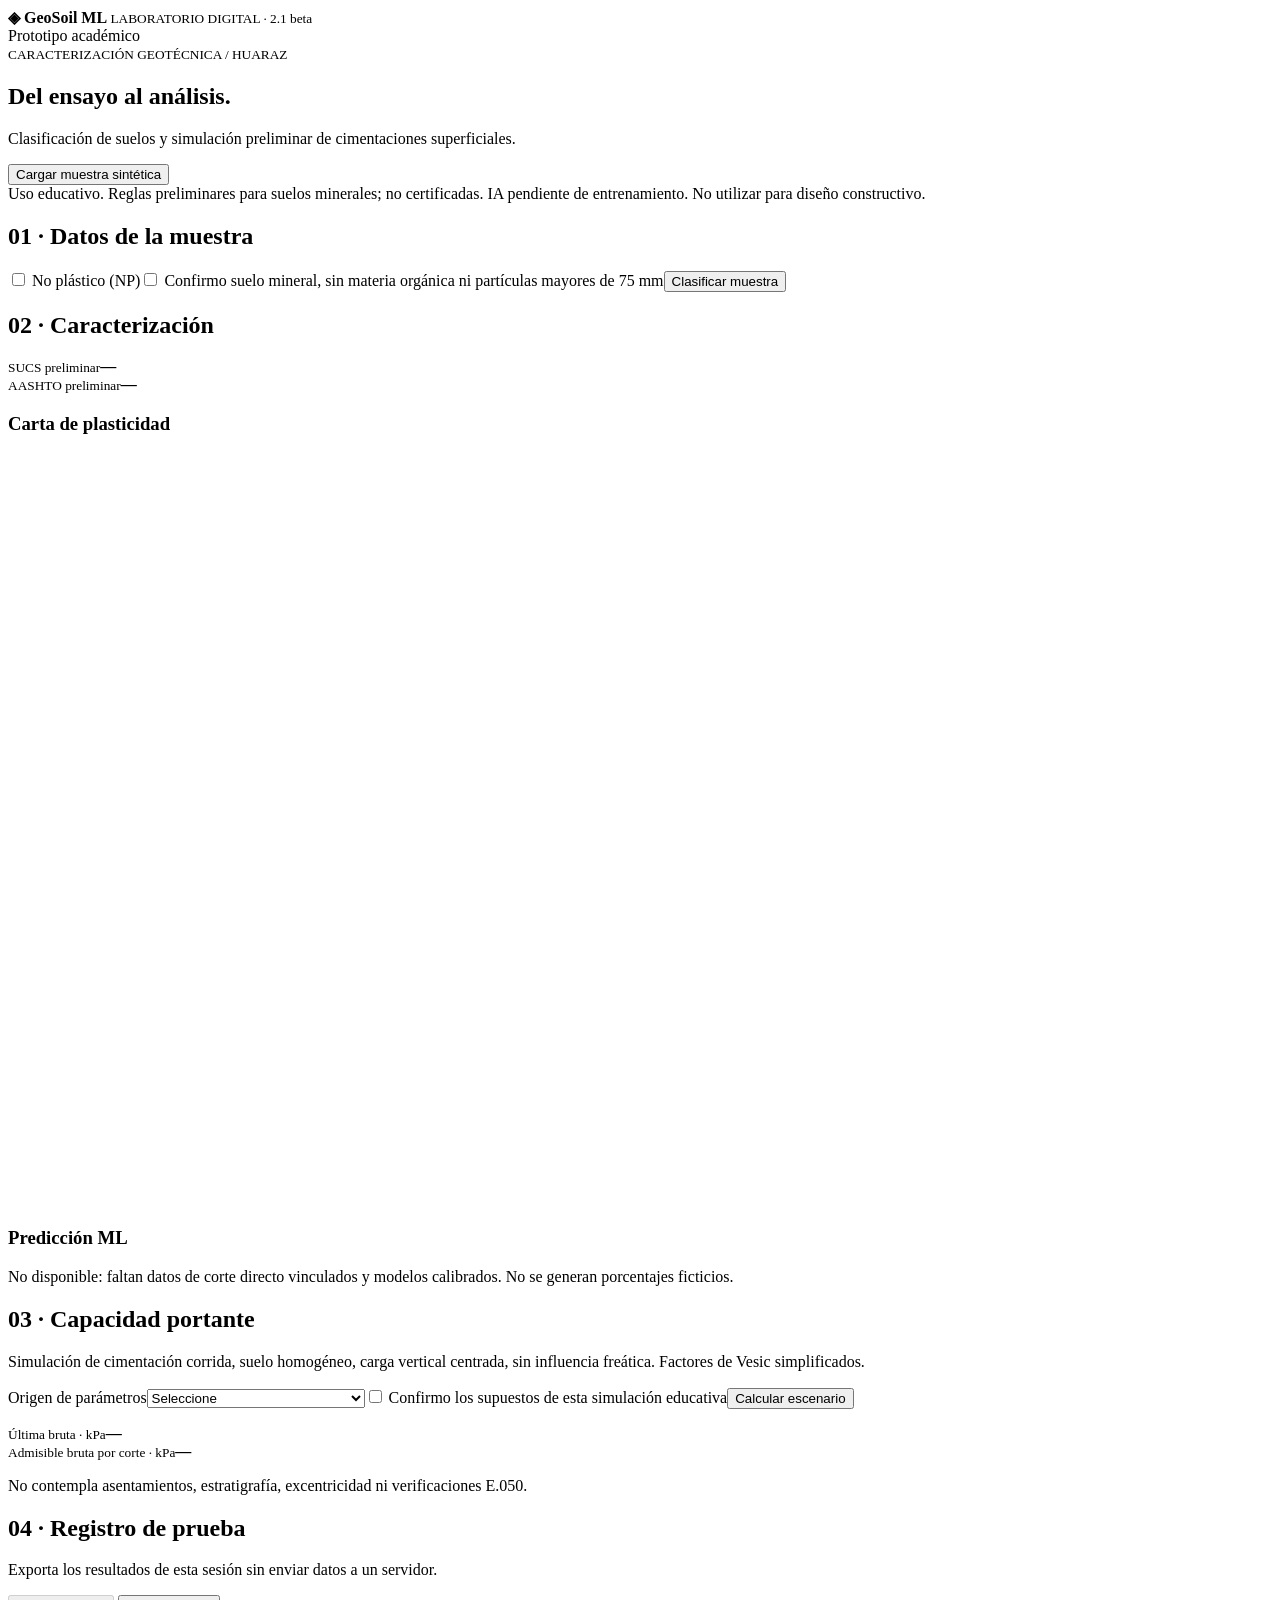
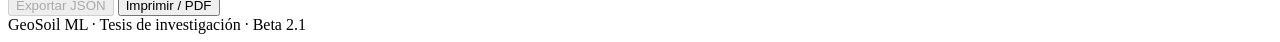
==== index.html @ 7bd6c3dc "Añadir index.html" ====
<!doctype html><html lang="es"><meta charset="utf-8"><meta name="viewport" content="width=device-width,initial-scale=1"><title>GeoSoil ML | Laboratorio digital</title><link rel="stylesheet" href="style.css"><body><header><div><b>◈ GeoSoil ML</b><small> LABORATORIO DIGITAL · 2.1 beta</small></div><span>Prototipo académico</span></header><main><section class="hero"><small>CARACTERIZACIÓN GEOTÉCNICA / HUARAZ</small><h1>Del ensayo al análisis.</h1><p>Clasificación de suelos y simulación preliminar de cimentaciones superficiales.</p><button id="example">Cargar muestra sintética</button></section><aside>Uso educativo. Reglas preliminares para suelos minerales; no certificadas. IA pendiente de entrenamiento. No utilizar para diseño constructivo.</aside><div class="layout"><section class="panel"><h2>01 · Datos de la muestra</h2><form id="soil"><div class="fields" id="inputs"></div><label class="check"><input type="checkbox" id="np"> No plástico (NP)</label><label class="check"><input type="checkbox" id="mineral" required> Confirmo suelo mineral, sin materia orgánica ni partículas mayores de 75 mm</label><button>Clasificar muestra</button></form><p id="error" role="alert"></p></section><section class="panel"><h2>02 · Caracterización</h2><div class="cards"><article><small>SUCS preliminar</small><strong id="sucs">—</strong></article><article><small>AASHTO preliminar</small><strong id="aashto">—</strong></article></div><div id="composition"></div><p id="details"></p><h3>Carta de plasticidad</h3><svg id="chart" viewBox="0 0 320 190" role="img" aria-label="Carta de plasticidad simplificada"></svg><h3>Predicción ML</h3><p class="muted">No disponible: faltan datos de corte directo vinculados y modelos calibrados. No se generan porcentajes ficticios.</p></section></div><section class="panel"><h2>03 · Capacidad portante</h2><p>Simulación de cimentación corrida, suelo homogéneo, carga vertical centrada, sin influencia freática. Factores de Vesic simplificados.</p><form id="foundation"><div class="fields" id="foundationInputs"></div><label>Origen de parámetros<select id="source"><option value="">Seleccione</option><option>Ensayo medido (ingreso manual)</option><option>Escenario hipotético</option></select></label><label class="check"><input type="checkbox" id="assumptions" required> Confirmo los supuestos de esta simulación educativa</label><button>Calcular escenario</button></form><p id="berror" role="alert"></p><div class="cards"><article><small>Última bruta · kPa</small><strong id="qu">—</strong></article><article><small>Admisible bruta por corte · kPa</small><strong id="qa">—</strong></article></div><p id="factors"></p><p class="muted">No contempla asentamientos, estratigrafía, excentricidad ni verificaciones E.050.</p></section><section class="panel"><h2>04 · Registro de prueba</h2><p>Exporta los resultados de esta sesión sin enviar datos a un servidor.</p><button id="export" disabled>Exportar JSON</button> <button id="print" class="secondary">Imprimir / PDF</button></section></main><footer>GeoSoil ML · Tesis de investigación · Beta 2.1</footer><script type="module" src="app.mjs"></script></body></html>
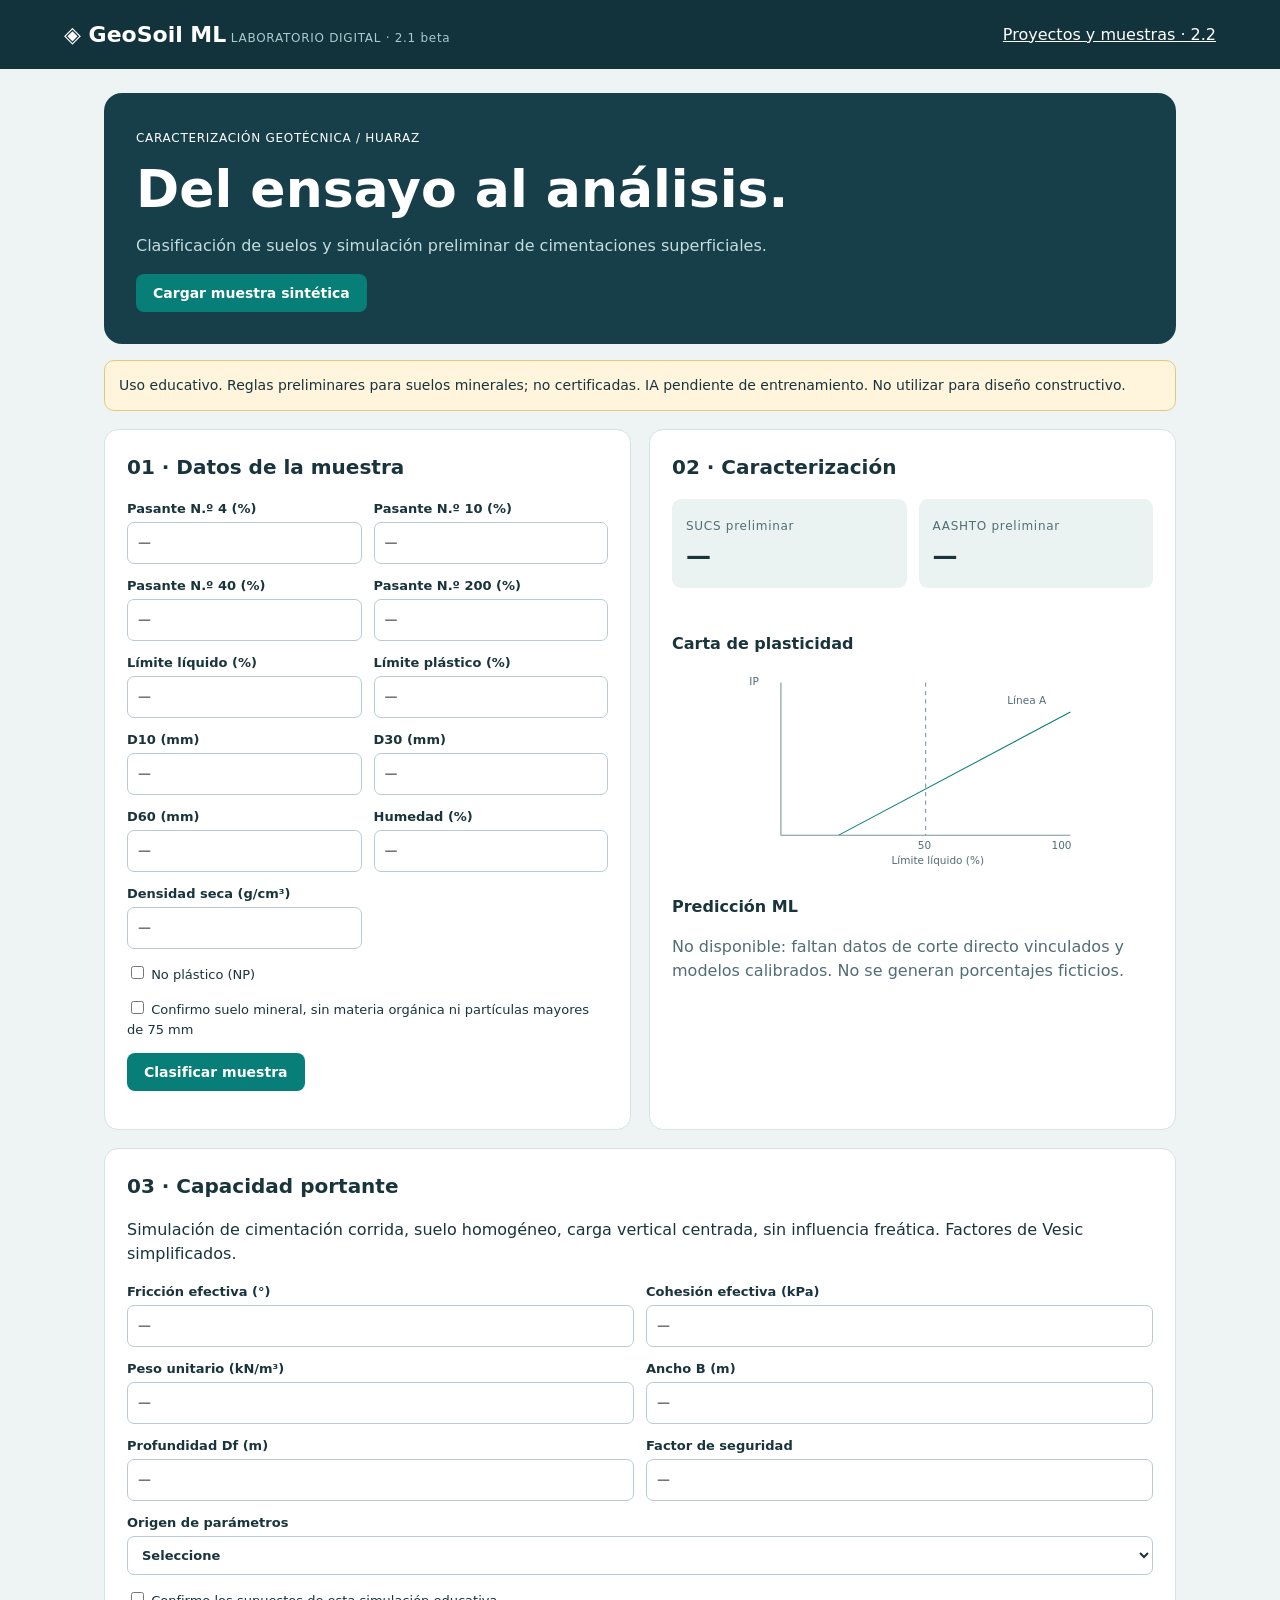
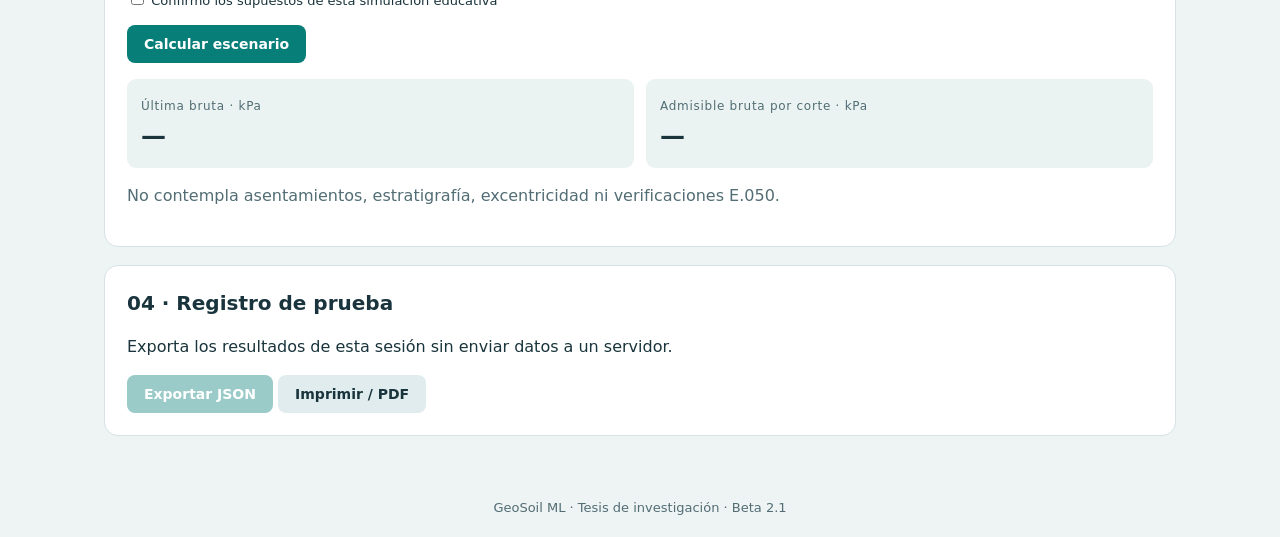
==== commit a658c487: "Integrar navegación hacia laboratorio virtual" ====
--- a/index.html
+++ b/index.html
@@ -1 +1 @@
-<!doctype html><html lang="es"><meta charset="utf-8"><meta name="viewport" content="width=device-width,initial-scale=1"><title>GeoSoil ML | Laboratorio digital</title><link rel="stylesheet" href="style.css"><body><header><div><b>◈ GeoSoil ML</b><small> LABORATORIO DIGITAL · 2.1 beta</small></div><span>Prototipo académico</span></header><main><section class="hero"><small>CARACTERIZACIÓN GEOTÉCNICA / HUARAZ</small><h1>Del ensayo al análisis.</h1><p>Clasificación de suelos y simulación preliminar de cimentaciones superficiales.</p><button id="example">Cargar muestra sintética</button></section><aside>Uso educativo. Reglas preliminares para suelos minerales; no certificadas. IA pendiente de entrenamiento. No utilizar para diseño constructivo.</aside><div class="layout"><section class="panel"><h2>01 · Datos de la muestra</h2><form id="soil"><div class="fields" id="inputs"></div><label class="check"><input type="checkbox" id="np"> No plástico (NP)</label><label class="check"><input type="checkbox" id="mineral" required> Confirmo suelo mineral, sin materia orgánica ni partículas mayores de 75 mm</label><button>Clasificar muestra</button></form><p id="error" role="alert"></p></section><section class="panel"><h2>02 · Caracterización</h2><div class="cards"><article><small>SUCS preliminar</small><strong id="sucs">—</strong></article><article><small>AASHTO preliminar</small><strong id="aashto">—</strong></article></div><div id="composition"></div><p id="details"></p><h3>Carta de plasticidad</h3><svg id="chart" viewBox="0 0 320 190" role="img" aria-label="Carta de plasticidad simplificada"></svg><h3>Predicción ML</h3><p class="muted">No disponible: faltan datos de corte directo vinculados y modelos calibrados. No se generan porcentajes ficticios.</p></section></div><section class="panel"><h2>03 · Capacidad portante</h2><p>Simulación de cimentación corrida, suelo homogéneo, carga vertical centrada, sin influencia freática. Factores de Vesic simplificados.</p><form id="foundation"><div class="fields" id="foundationInputs"></div><label>Origen de parámetros<select id="source"><option value="">Seleccione</option><option>Ensayo medido (ingreso manual)</option><option>Escenario hipotético</option></select></label><label class="check"><input type="checkbox" id="assumptions" required> Confirmo los supuestos de esta simulación educativa</label><button>Calcular escenario</button></form><p id="berror" role="alert"></p><div class="cards"><article><small>Última bruta · kPa</small><strong id="qu">—</strong></article><article><small>Admisible bruta por corte · kPa</small><strong id="qa">—</strong></article></div><p id="factors"></p><p class="muted">No contempla asentamientos, estratigrafía, excentricidad ni verificaciones E.050.</p></section><section class="panel"><h2>04 · Registro de prueba</h2><p>Exporta los resultados de esta sesión sin enviar datos a un servidor.</p><button id="export" disabled>Exportar JSON</button> <button id="print" class="secondary">Imprimir / PDF</button></section></main><footer>GeoSoil ML · Tesis de investigación · Beta 2.1</footer><script type="module" src="app.mjs"></script></body></html>+<!doctype html><html lang="es"><meta charset="utf-8"><meta name="viewport" content="width=device-width,initial-scale=1"><title>GeoSoil ML | Laboratorio digital</title><link rel="stylesheet" href="style.css"><body><header><div><b>◈ GeoSoil ML</b><small> LABORATORIO DIGITAL · 2.1 beta</small></div><a style="color:white" href="database.html">Proyectos y muestras · 2.2</a></header><main><section class="hero"><small>CARACTERIZACIÓN GEOTÉCNICA / HUARAZ</small><h1>Del ensayo al análisis.</h1><p>Clasificación de suelos y simulación preliminar de cimentaciones superficiales.</p><button id="example">Cargar muestra sintética</button></section><aside>Uso educativo. Reglas preliminares para suelos minerales; no certificadas. IA pendiente de entrenamiento. No utilizar para diseño constructivo.</aside><div class="layout"><section class="panel"><h2>01 · Datos de la muestra</h2><form id="soil"><div class="fields" id="inputs"></div><label class="check"><input type="checkbox" id="np"> No plástico (NP)</label><label class="check"><input type="checkbox" id="mineral" required> Confirmo suelo mineral, sin materia orgánica ni partículas mayores de 75 mm</label><button>Clasificar muestra</button></form><p id="error" role="alert"></p></section><section class="panel"><h2>02 · Caracterización</h2><div class="cards"><article><small>SUCS preliminar</small><strong id="sucs">—</strong></article><article><small>AASHTO preliminar</small><strong id="aashto">—</strong></article></div><div id="composition"></div><p id="details"></p><h3>Carta de plasticidad</h3><svg id="chart" viewBox="0 0 320 190" role="img" aria-label="Carta de plasticidad simplificada"></svg><h3>Predicción ML</h3><p class="muted">No disponible: faltan datos de corte directo vinculados y modelos calibrados. No se generan porcentajes ficticios.</p></section></div><section class="panel"><h2>03 · Capacidad portante</h2><p>Simulación de cimentación corrida, suelo homogéneo, carga vertical centrada, sin influencia freática. Factores de Vesic simplificados.</p><form id="foundation"><div class="fields" id="foundationInputs"></div><label>Origen de parámetros<select id="source"><option value="">Seleccione</option><option>Ensayo medido (ingreso manual)</option><option>Escenario hipotético</option></select></label><label class="check"><input type="checkbox" id="assumptions" required> Confirmo los supuestos de esta simulación educativa</label><button>Calcular escenario</button></form><p id="berror" role="alert"></p><div class="cards"><article><small>Última bruta · kPa</small><strong id="qu">—</strong></article><article><small>Admisible bruta por corte · kPa</small><strong id="qa">—</strong></article></div><p id="factors"></p><p class="muted">No contempla asentamientos, estratigrafía, excentricidad ni verificaciones E.050.</p></section><section class="panel"><h2>04 · Registro de prueba</h2><p>Exporta los resultados de esta sesión sin enviar datos a un servidor.</p><button id="export" disabled>Exportar JSON</button> <button id="print" class="secondary">Imprimir / PDF</button></section></main><footer>GeoSoil ML · Tesis de investigación · Beta 2.1</footer><script type="module" src="app.mjs"></script></body></html>
--- a/style.css
+++ b/style.css
@@ -0,0 +1 @@
+*{box-sizing:border-box}body{margin:0;background:#eef3f4;color:#19343c;font:16px/1.5 system-ui,sans-serif}header{background:#12333c;color:white;padding:18px max(5vw,20px);display:flex;justify-content:space-between;align-items:center;gap:12px}header b{font-size:22px}small{font-size:12px;letter-spacing:.06em}header small{color:#a9c9ce}header span{font-size:12px;border:1px solid #78959b;border-radius:20px;padding:5px 12px}main{max-width:1120px;margin:auto;padding:24px}.hero{background:#173f49;color:white;padding:32px;border-radius:18px;margin-bottom:16px}.hero h1{font-size:clamp(32px,5vw,52px);line-height:1.1;margin:12px 0}.hero p{color:#c4dce0}aside{background:#fff4dc;border:1px solid #e6c77e;padding:14px;border-radius:10px;margin-bottom:18px;font-size:14px}.layout{display:grid;grid-template-columns:1fr 1fr;gap:18px}.panel{background:white;border:1px solid #d6e2e4;border-radius:14px;padding:22px;margin-bottom:18px}h2{font-size:20px;margin-top:0}h3{font-size:16px}.fields,.cards{display:grid;grid-template-columns:repeat(2,minmax(0,1fr));gap:12px;margin:12px 0}label{display:block;font-size:13px;font-weight:600}input:not([type=checkbox]),select{width:100%;padding:10px;border:1px solid #b9cbd0;border-radius:7px;font:inherit;margin-top:4px;background:white;color:#19343c}.check{margin:14px 0;font-weight:400}button{background:#087e79;color:white;border:0;border-radius:8px;padding:11px 17px;font:600 14px system-ui;cursor:pointer}button:disabled{opacity:.4;cursor:default}.secondary{background:#e0ecee;color:#19343c}article{background:#eaf3f2;border-radius:9px;padding:14px;min-width:0}strong{display:block;font-size:25px;overflow-wrap:anywhere}article small,.muted{color:#526d74}#composition{display:flex;height:16px;border-radius:5px;overflow:hidden}#chart{width:100%;max-height:200px}#error,#berror{color:#a13024}footer{text-align:center;padding:20px;color:#526d74;font-size:13px}@media(max-width:700px){.layout{grid-template-columns:1fr}main{padding:14px}header small{display:none}.panel{padding:16px}}@media print{button,header span{display:none}body{background:white}.panel{break-inside:avoid}}
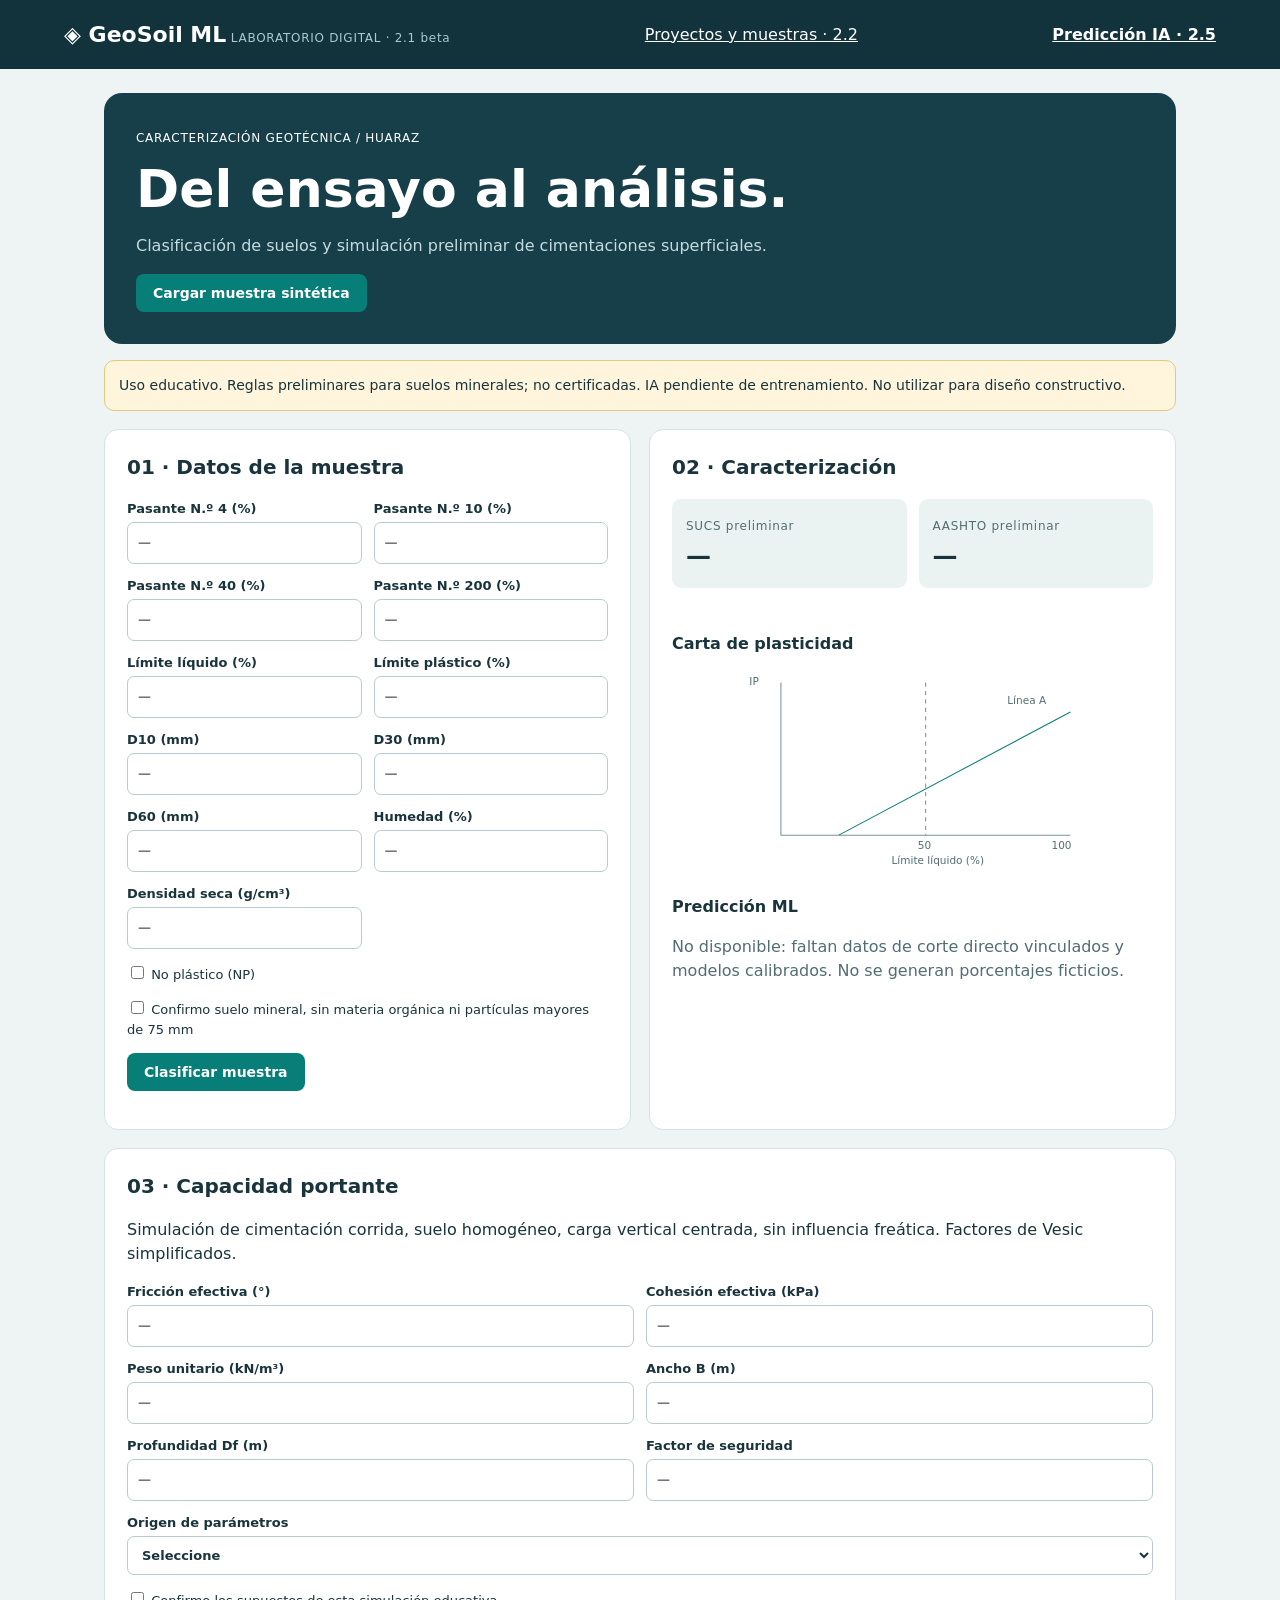
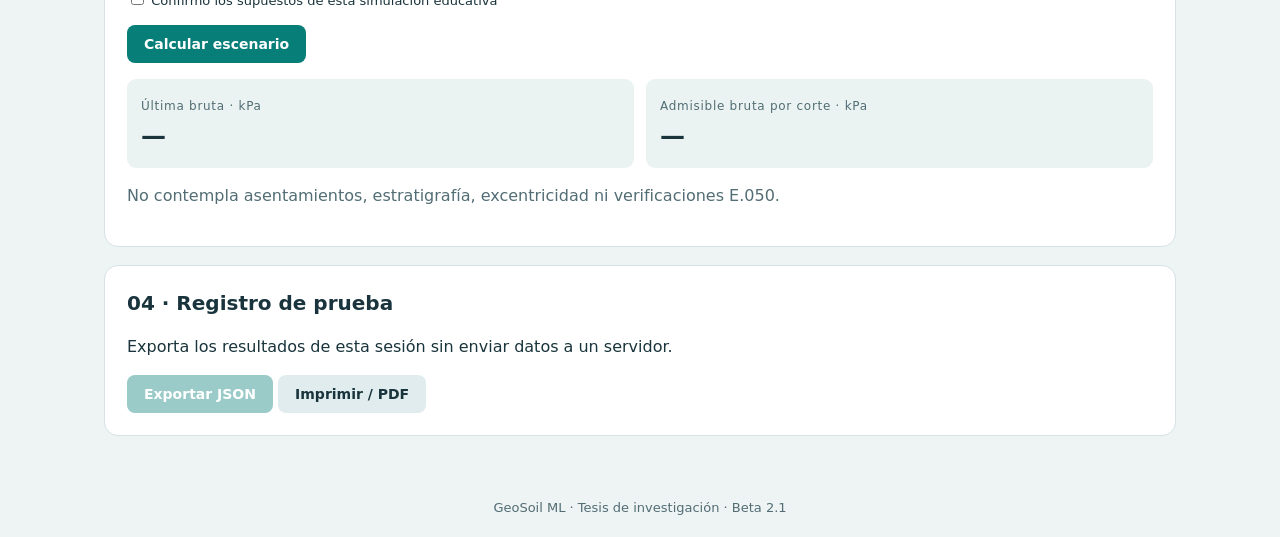
==== commit e25867a0: "Añadir acceso directo a predicción IA" ====
--- a/index.html
+++ b/index.html
@@ -1 +1 @@
-<!doctype html><html lang="es"><meta charset="utf-8"><meta name="viewport" content="width=device-width,initial-scale=1"><title>GeoSoil ML | Laboratorio digital</title><link rel="stylesheet" href="style.css"><body><header><div><b>◈ GeoSoil ML</b><small> LABORATORIO DIGITAL · 2.1 beta</small></div><a style="color:white" href="database.html">Proyectos y muestras · 2.2</a></header><main><section class="hero"><small>CARACTERIZACIÓN GEOTÉCNICA / HUARAZ</small><h1>Del ensayo al análisis.</h1><p>Clasificación de suelos y simulación preliminar de cimentaciones superficiales.</p><button id="example">Cargar muestra sintética</button></section><aside>Uso educativo. Reglas preliminares para suelos minerales; no certificadas. IA pendiente de entrenamiento. No utilizar para diseño constructivo.</aside><div class="layout"><section class="panel"><h2>01 · Datos de la muestra</h2><form id="soil"><div class="fields" id="inputs"></div><label class="check"><input type="checkbox" id="np"> No plástico (NP)</label><label class="check"><input type="checkbox" id="mineral" required> Confirmo suelo mineral, sin materia orgánica ni partículas mayores de 75 mm</label><button>Clasificar muestra</button></form><p id="error" role="alert"></p></section><section class="panel"><h2>02 · Caracterización</h2><div class="cards"><article><small>SUCS preliminar</small><strong id="sucs">—</strong></article><article><small>AASHTO preliminar</small><strong id="aashto">—</strong></article></div><div id="composition"></div><p id="details"></p><h3>Carta de plasticidad</h3><svg id="chart" viewBox="0 0 320 190" role="img" aria-label="Carta de plasticidad simplificada"></svg><h3>Predicción ML</h3><p class="muted">No disponible: faltan datos de corte directo vinculados y modelos calibrados. No se generan porcentajes ficticios.</p></section></div><section class="panel"><h2>03 · Capacidad portante</h2><p>Simulación de cimentación corrida, suelo homogéneo, carga vertical centrada, sin influencia freática. Factores de Vesic simplificados.</p><form id="foundation"><div class="fields" id="foundationInputs"></div><label>Origen de parámetros<select id="source"><option value="">Seleccione</option><option>Ensayo medido (ingreso manual)</option><option>Escenario hipotético</option></select></label><label class="check"><input type="checkbox" id="assumptions" required> Confirmo los supuestos de esta simulación educativa</label><button>Calcular escenario</button></form><p id="berror" role="alert"></p><div class="cards"><article><small>Última bruta · kPa</small><strong id="qu">—</strong></article><article><small>Admisible bruta por corte · kPa</small><strong id="qa">—</strong></article></div><p id="factors"></p><p class="muted">No contempla asentamientos, estratigrafía, excentricidad ni verificaciones E.050.</p></section><section class="panel"><h2>04 · Registro de prueba</h2><p>Exporta los resultados de esta sesión sin enviar datos a un servidor.</p><button id="export" disabled>Exportar JSON</button> <button id="print" class="secondary">Imprimir / PDF</button></section></main><footer>GeoSoil ML · Tesis de investigación · Beta 2.1</footer><script type="module" src="app.mjs"></script></body></html>+<!doctype html><html lang="es"><meta charset="utf-8"><meta name="viewport" content="width=device-width,initial-scale=1"><title>GeoSoil ML | Laboratorio digital</title><link rel="stylesheet" href="style.css"><body><header><div><b>◈ GeoSoil ML</b><small> LABORATORIO DIGITAL · 2.1 beta</small></div><a style="color:white" href="database.html">Proyectos y muestras · 2.2</a><a href="predict.html" style="color:inherit;font-weight:bold">Predicción IA · 2.5</a></header><main><section class="hero"><small>CARACTERIZACIÓN GEOTÉCNICA / HUARAZ</small><h1>Del ensayo al análisis.</h1><p>Clasificación de suelos y simulación preliminar de cimentaciones superficiales.</p><button id="example">Cargar muestra sintética</button></section><aside>Uso educativo. Reglas preliminares para suelos minerales; no certificadas. IA pendiente de entrenamiento. No utilizar para diseño constructivo.</aside><div class="layout"><section class="panel"><h2>01 · Datos de la muestra</h2><form id="soil"><div class="fields" id="inputs"></div><label class="check"><input type="checkbox" id="np"> No plástico (NP)</label><label class="check"><input type="checkbox" id="mineral" required> Confirmo suelo mineral, sin materia orgánica ni partículas mayores de 75 mm</label><button>Clasificar muestra</button></form><p id="error" role="alert"></p></section><section class="panel"><h2>02 · Caracterización</h2><div class="cards"><article><small>SUCS preliminar</small><strong id="sucs">—</strong></article><article><small>AASHTO preliminar</small><strong id="aashto">—</strong></article></div><div id="composition"></div><p id="details"></p><h3>Carta de plasticidad</h3><svg id="chart" viewBox="0 0 320 190" role="img" aria-label="Carta de plasticidad simplificada"></svg><h3>Predicción ML</h3><p class="muted">No disponible: faltan datos de corte directo vinculados y modelos calibrados. No se generan porcentajes ficticios.</p></section></div><section class="panel"><h2>03 · Capacidad portante</h2><p>Simulación de cimentación corrida, suelo homogéneo, carga vertical centrada, sin influencia freática. Factores de Vesic simplificados.</p><form id="foundation"><div class="fields" id="foundationInputs"></div><label>Origen de parámetros<select id="source"><option value="">Seleccione</option><option>Ensayo medido (ingreso manual)</option><option>Escenario hipotético</option></select></label><label class="check"><input type="checkbox" id="assumptions" required> Confirmo los supuestos de esta simulación educativa</label><button>Calcular escenario</button></form><p id="berror" role="alert"></p><div class="cards"><article><small>Última bruta · kPa</small><strong id="qu">—</strong></article><article><small>Admisible bruta por corte · kPa</small><strong id="qa">—</strong></article></div><p id="factors"></p><p class="muted">No contempla asentamientos, estratigrafía, excentricidad ni verificaciones E.050.</p></section><section class="panel"><h2>04 · Registro de prueba</h2><p>Exporta los resultados de esta sesión sin enviar datos a un servidor.</p><button id="export" disabled>Exportar JSON</button> <button id="print" class="secondary">Imprimir / PDF</button></section></main><footer>GeoSoil ML · Tesis de investigación · Beta 2.1</footer><script type="module" src="app.mjs"></script></body></html>
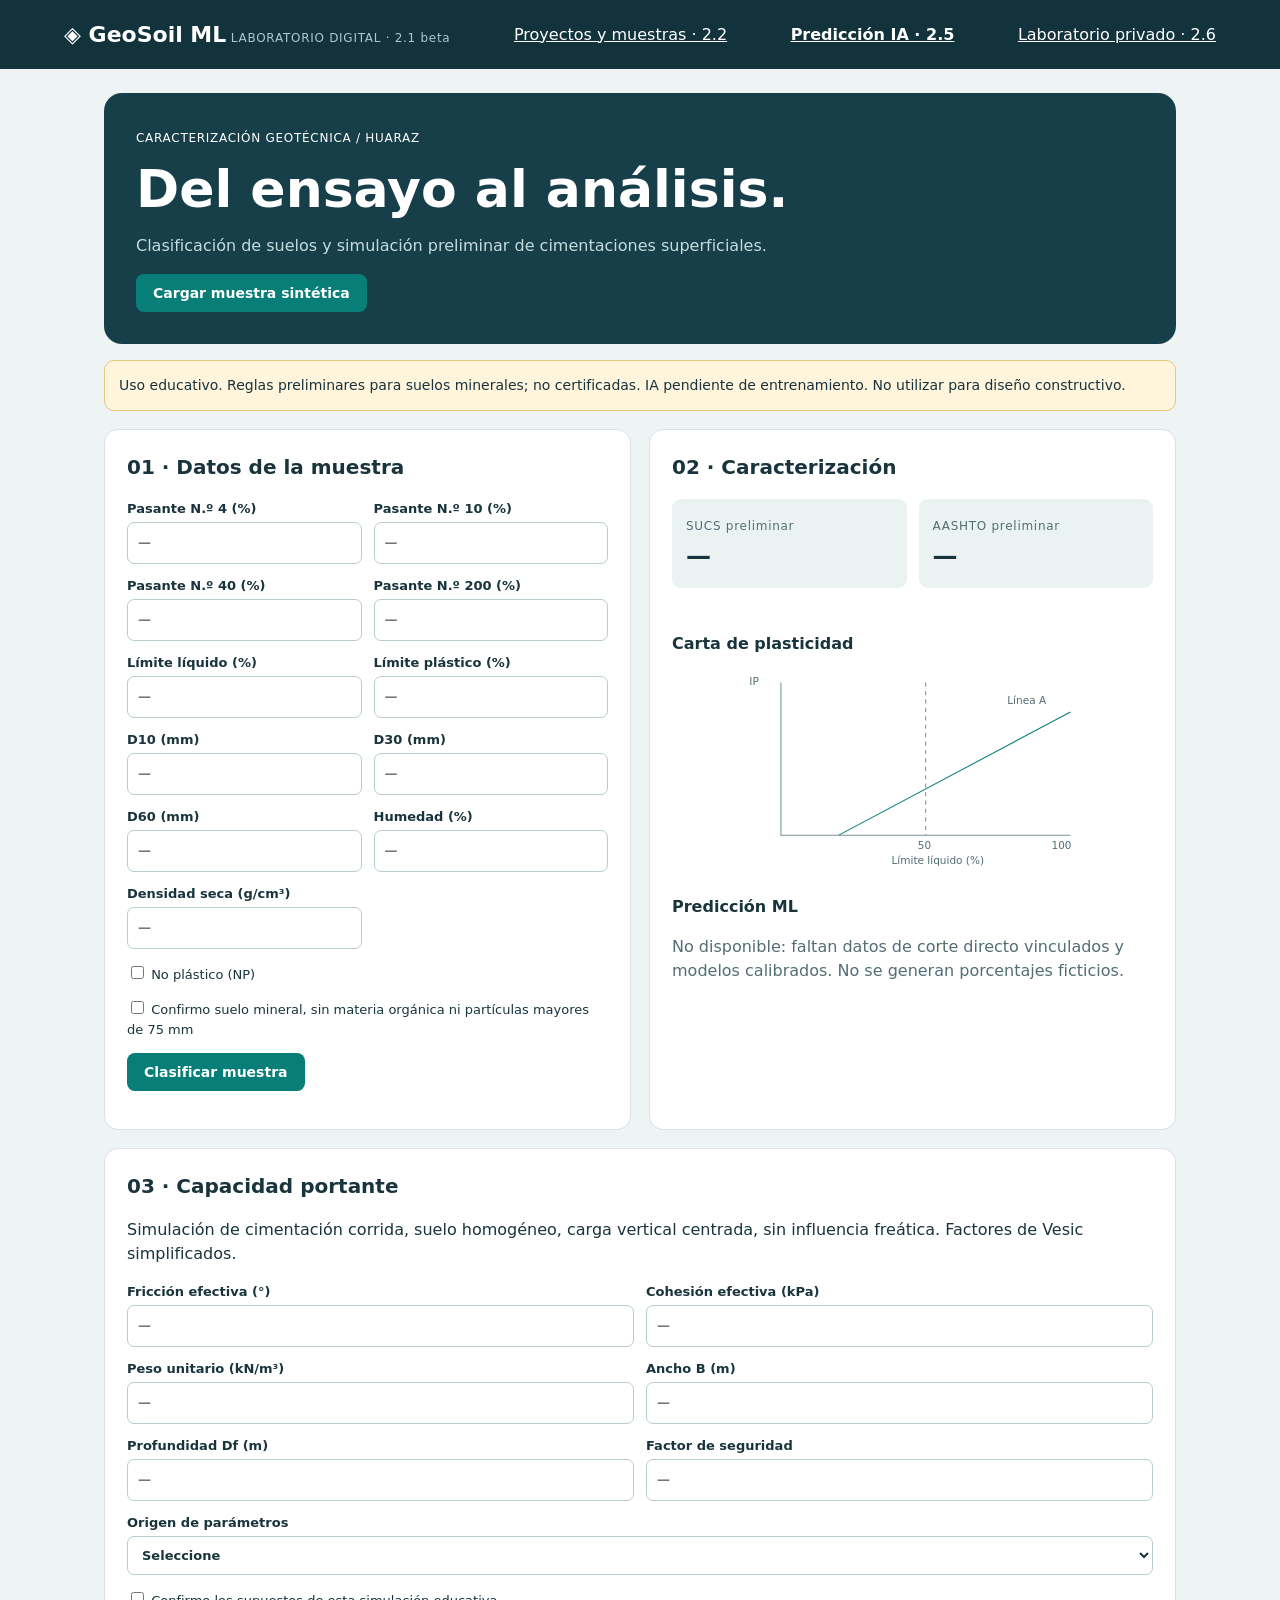
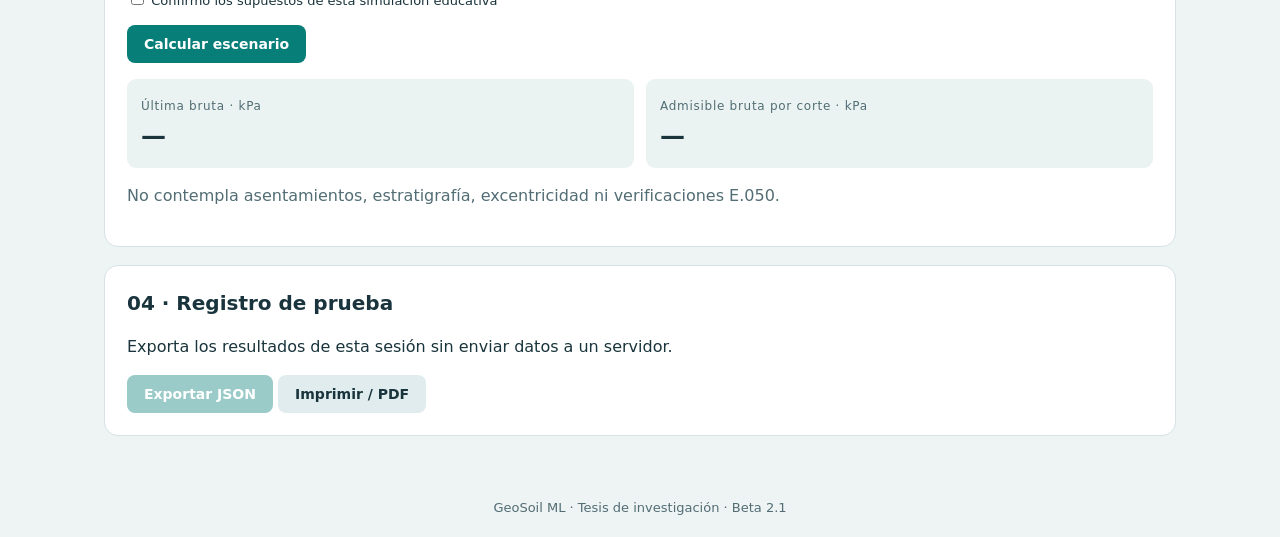
==== commit f1b71074: "Acceso al laboratorio privado" ====
--- a/index.html
+++ b/index.html
@@ -1 +1 @@
-<!doctype html><html lang="es"><meta charset="utf-8"><meta name="viewport" content="width=device-width,initial-scale=1"><title>GeoSoil ML | Laboratorio digital</title><link rel="stylesheet" href="style.css"><body><header><div><b>◈ GeoSoil ML</b><small> LABORATORIO DIGITAL · 2.1 beta</small></div><a style="color:white" href="database.html">Proyectos y muestras · 2.2</a><a href="predict.html" style="color:inherit;font-weight:bold">Predicción IA · 2.5</a></header><main><section class="hero"><small>CARACTERIZACIÓN GEOTÉCNICA / HUARAZ</small><h1>Del ensayo al análisis.</h1><p>Clasificación de suelos y simulación preliminar de cimentaciones superficiales.</p><button id="example">Cargar muestra sintética</button></section><aside>Uso educativo. Reglas preliminares para suelos minerales; no certificadas. IA pendiente de entrenamiento. No utilizar para diseño constructivo.</aside><div class="layout"><section class="panel"><h2>01 · Datos de la muestra</h2><form id="soil"><div class="fields" id="inputs"></div><label class="check"><input type="checkbox" id="np"> No plástico (NP)</label><label class="check"><input type="checkbox" id="mineral" required> Confirmo suelo mineral, sin materia orgánica ni partículas mayores de 75 mm</label><button>Clasificar muestra</button></form><p id="error" role="alert"></p></section><section class="panel"><h2>02 · Caracterización</h2><div class="cards"><article><small>SUCS preliminar</small><strong id="sucs">—</strong></article><article><small>AASHTO preliminar</small><strong id="aashto">—</strong></article></div><div id="composition"></div><p id="details"></p><h3>Carta de plasticidad</h3><svg id="chart" viewBox="0 0 320 190" role="img" aria-label="Carta de plasticidad simplificada"></svg><h3>Predicción ML</h3><p class="muted">No disponible: faltan datos de corte directo vinculados y modelos calibrados. No se generan porcentajes ficticios.</p></section></div><section class="panel"><h2>03 · Capacidad portante</h2><p>Simulación de cimentación corrida, suelo homogéneo, carga vertical centrada, sin influencia freática. Factores de Vesic simplificados.</p><form id="foundation"><div class="fields" id="foundationInputs"></div><label>Origen de parámetros<select id="source"><option value="">Seleccione</option><option>Ensayo medido (ingreso manual)</option><option>Escenario hipotético</option></select></label><label class="check"><input type="checkbox" id="assumptions" required> Confirmo los supuestos de esta simulación educativa</label><button>Calcular escenario</button></form><p id="berror" role="alert"></p><div class="cards"><article><small>Última bruta · kPa</small><strong id="qu">—</strong></article><article><small>Admisible bruta por corte · kPa</small><strong id="qa">—</strong></article></div><p id="factors"></p><p class="muted">No contempla asentamientos, estratigrafía, excentricidad ni verificaciones E.050.</p></section><section class="panel"><h2>04 · Registro de prueba</h2><p>Exporta los resultados de esta sesión sin enviar datos a un servidor.</p><button id="export" disabled>Exportar JSON</button> <button id="print" class="secondary">Imprimir / PDF</button></section></main><footer>GeoSoil ML · Tesis de investigación · Beta 2.1</footer><script type="module" src="app.mjs"></script></body></html>+<!doctype html><html lang="es"><meta charset="utf-8"><meta name="viewport" content="width=device-width,initial-scale=1"><title>GeoSoil ML | Laboratorio digital</title><link rel="stylesheet" href="style.css"><body><header><div><b>◈ GeoSoil ML</b><small> LABORATORIO DIGITAL · 2.1 beta</small></div><a style="color:white" href="database.html">Proyectos y muestras · 2.2</a><a href="predict.html" style="color:inherit;font-weight:bold">Predicción IA · 2.5</a><a href="lab.html" style="color:white">Laboratorio privado · 2.6</a></header><main><section class="hero"><small>CARACTERIZACIÓN GEOTÉCNICA / HUARAZ</small><h1>Del ensayo al análisis.</h1><p>Clasificación de suelos y simulación preliminar de cimentaciones superficiales.</p><button id="example">Cargar muestra sintética</button></section><aside>Uso educativo. Reglas preliminares para suelos minerales; no certificadas. IA pendiente de entrenamiento. No utilizar para diseño constructivo.</aside><div class="layout"><section class="panel"><h2>01 · Datos de la muestra</h2><form id="soil"><div class="fields" id="inputs"></div><label class="check"><input type="checkbox" id="np"> No plástico (NP)</label><label class="check"><input type="checkbox" id="mineral" required> Confirmo suelo mineral, sin materia orgánica ni partículas mayores de 75 mm</label><button>Clasificar muestra</button></form><p id="error" role="alert"></p></section><section class="panel"><h2>02 · Caracterización</h2><div class="cards"><article><small>SUCS preliminar</small><strong id="sucs">—</strong></article><article><small>AASHTO preliminar</small><strong id="aashto">—</strong></article></div><div id="composition"></div><p id="details"></p><h3>Carta de plasticidad</h3><svg id="chart" viewBox="0 0 320 190" role="img" aria-label="Carta de plasticidad simplificada"></svg><h3>Predicción ML</h3><p class="muted">No disponible: faltan datos de corte directo vinculados y modelos calibrados. No se generan porcentajes ficticios.</p></section></div><section class="panel"><h2>03 · Capacidad portante</h2><p>Simulación de cimentación corrida, suelo homogéneo, carga vertical centrada, sin influencia freática. Factores de Vesic simplificados.</p><form id="foundation"><div class="fields" id="foundationInputs"></div><label>Origen de parámetros<select id="source"><option value="">Seleccione</option><option>Ensayo medido (ingreso manual)</option><option>Escenario hipotético</option></select></label><label class="check"><input type="checkbox" id="assumptions" required> Confirmo los supuestos de esta simulación educativa</label><button>Calcular escenario</button></form><p id="berror" role="alert"></p><div class="cards"><article><small>Última bruta · kPa</small><strong id="qu">—</strong></article><article><small>Admisible bruta por corte · kPa</small><strong id="qa">—</strong></article></div><p id="factors"></p><p class="muted">No contempla asentamientos, estratigrafía, excentricidad ni verificaciones E.050.</p></section><section class="panel"><h2>04 · Registro de prueba</h2><p>Exporta los resultados de esta sesión sin enviar datos a un servidor.</p><button id="export" disabled>Exportar JSON</button> <button id="print" class="secondary">Imprimir / PDF</button></section></main><footer>GeoSoil ML · Tesis de investigación · Beta 2.1</footer><script type="module" src="app.mjs"></script></body></html>
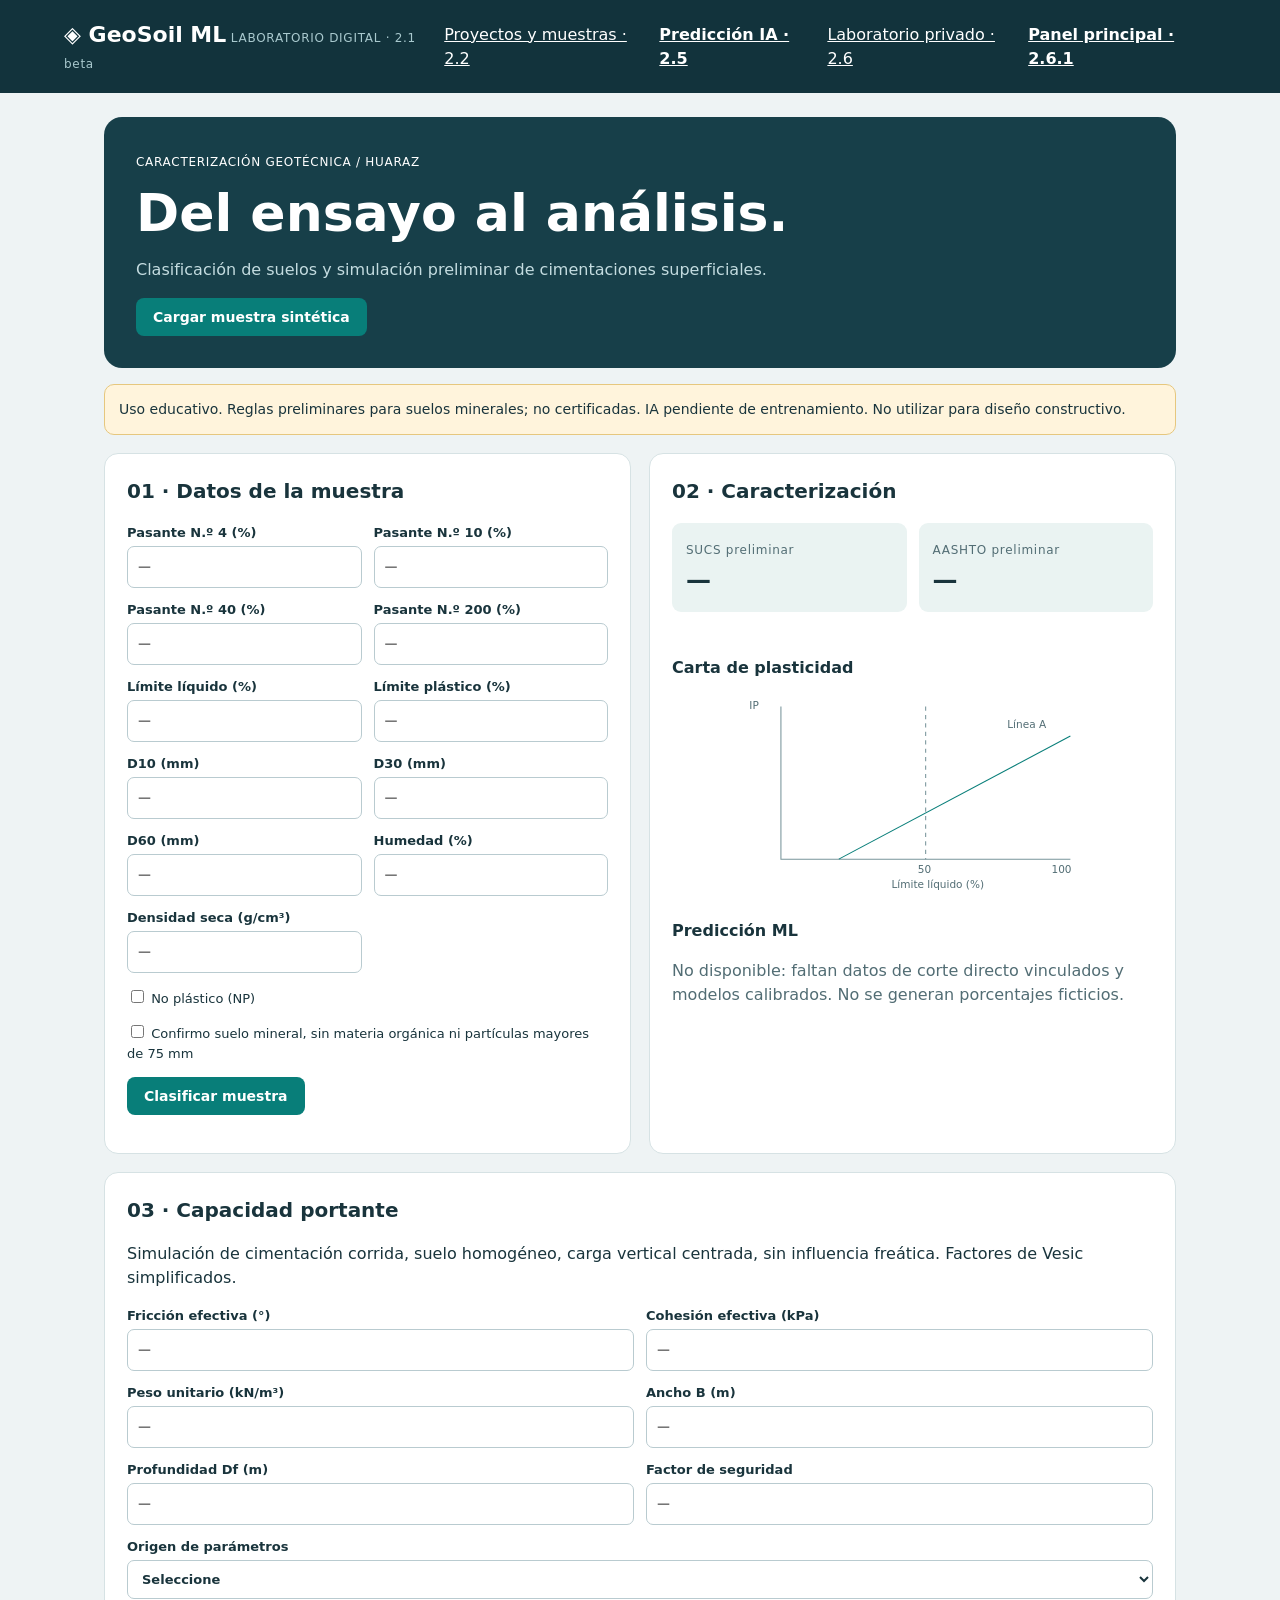
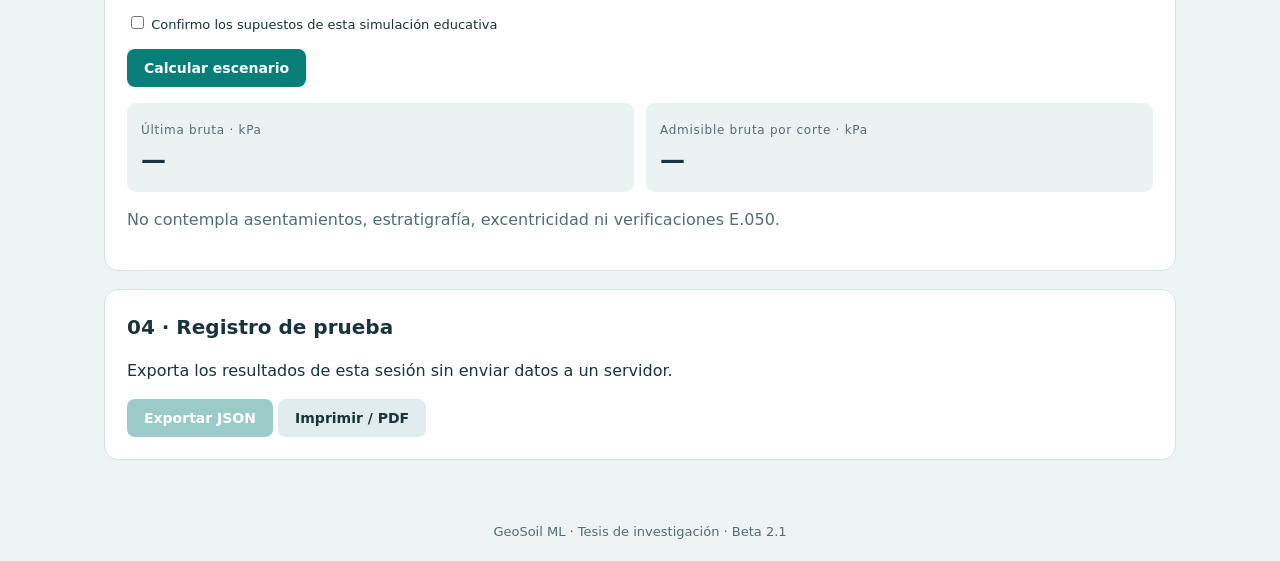
==== commit 187bf46a: "Enlace al dashboard unificado" ====
--- a/index.html
+++ b/index.html
@@ -1 +1 @@
-<!doctype html><html lang="es"><meta charset="utf-8"><meta name="viewport" content="width=device-width,initial-scale=1"><title>GeoSoil ML | Laboratorio digital</title><link rel="stylesheet" href="style.css"><body><header><div><b>◈ GeoSoil ML</b><small> LABORATORIO DIGITAL · 2.1 beta</small></div><a style="color:white" href="database.html">Proyectos y muestras · 2.2</a><a href="predict.html" style="color:inherit;font-weight:bold">Predicción IA · 2.5</a><a href="lab.html" style="color:white">Laboratorio privado · 2.6</a></header><main><section class="hero"><small>CARACTERIZACIÓN GEOTÉCNICA / HUARAZ</small><h1>Del ensayo al análisis.</h1><p>Clasificación de suelos y simulación preliminar de cimentaciones superficiales.</p><button id="example">Cargar muestra sintética</button></section><aside>Uso educativo. Reglas preliminares para suelos minerales; no certificadas. IA pendiente de entrenamiento. No utilizar para diseño constructivo.</aside><div class="layout"><section class="panel"><h2>01 · Datos de la muestra</h2><form id="soil"><div class="fields" id="inputs"></div><label class="check"><input type="checkbox" id="np"> No plástico (NP)</label><label class="check"><input type="checkbox" id="mineral" required> Confirmo suelo mineral, sin materia orgánica ni partículas mayores de 75 mm</label><button>Clasificar muestra</button></form><p id="error" role="alert"></p></section><section class="panel"><h2>02 · Caracterización</h2><div class="cards"><article><small>SUCS preliminar</small><strong id="sucs">—</strong></article><article><small>AASHTO preliminar</small><strong id="aashto">—</strong></article></div><div id="composition"></div><p id="details"></p><h3>Carta de plasticidad</h3><svg id="chart" viewBox="0 0 320 190" role="img" aria-label="Carta de plasticidad simplificada"></svg><h3>Predicción ML</h3><p class="muted">No disponible: faltan datos de corte directo vinculados y modelos calibrados. No se generan porcentajes ficticios.</p></section></div><section class="panel"><h2>03 · Capacidad portante</h2><p>Simulación de cimentación corrida, suelo homogéneo, carga vertical centrada, sin influencia freática. Factores de Vesic simplificados.</p><form id="foundation"><div class="fields" id="foundationInputs"></div><label>Origen de parámetros<select id="source"><option value="">Seleccione</option><option>Ensayo medido (ingreso manual)</option><option>Escenario hipotético</option></select></label><label class="check"><input type="checkbox" id="assumptions" required> Confirmo los supuestos de esta simulación educativa</label><button>Calcular escenario</button></form><p id="berror" role="alert"></p><div class="cards"><article><small>Última bruta · kPa</small><strong id="qu">—</strong></article><article><small>Admisible bruta por corte · kPa</small><strong id="qa">—</strong></article></div><p id="factors"></p><p class="muted">No contempla asentamientos, estratigrafía, excentricidad ni verificaciones E.050.</p></section><section class="panel"><h2>04 · Registro de prueba</h2><p>Exporta los resultados de esta sesión sin enviar datos a un servidor.</p><button id="export" disabled>Exportar JSON</button> <button id="print" class="secondary">Imprimir / PDF</button></section></main><footer>GeoSoil ML · Tesis de investigación · Beta 2.1</footer><script type="module" src="app.mjs"></script></body></html>+<!doctype html><html lang="es"><meta charset="utf-8"><meta name="viewport" content="width=device-width,initial-scale=1"><title>GeoSoil ML | Laboratorio digital</title><link rel="stylesheet" href="style.css"><body><header><div><b>◈ GeoSoil ML</b><small> LABORATORIO DIGITAL · 2.1 beta</small></div><a style="color:white" href="database.html">Proyectos y muestras · 2.2</a><a href="predict.html" style="color:inherit;font-weight:bold">Predicción IA · 2.5</a><a href="lab.html" style="color:white">Laboratorio privado · 2.6</a><a href="dashboard.html" style="color:white;font-weight:bold">Panel principal · 2.6.1</a></header><main><section class="hero"><small>CARACTERIZACIÓN GEOTÉCNICA / HUARAZ</small><h1>Del ensayo al análisis.</h1><p>Clasificación de suelos y simulación preliminar de cimentaciones superficiales.</p><button id="example">Cargar muestra sintética</button></section><aside>Uso educativo. Reglas preliminares para suelos minerales; no certificadas. IA pendiente de entrenamiento. No utilizar para diseño constructivo.</aside><div class="layout"><section class="panel"><h2>01 · Datos de la muestra</h2><form id="soil"><div class="fields" id="inputs"></div><label class="check"><input type="checkbox" id="np"> No plástico (NP)</label><label class="check"><input type="checkbox" id="mineral" required> Confirmo suelo mineral, sin materia orgánica ni partículas mayores de 75 mm</label><button>Clasificar muestra</button></form><p id="error" role="alert"></p></section><section class="panel"><h2>02 · Caracterización</h2><div class="cards"><article><small>SUCS preliminar</small><strong id="sucs">—</strong></article><article><small>AASHTO preliminar</small><strong id="aashto">—</strong></article></div><div id="composition"></div><p id="details"></p><h3>Carta de plasticidad</h3><svg id="chart" viewBox="0 0 320 190" role="img" aria-label="Carta de plasticidad simplificada"></svg><h3>Predicción ML</h3><p class="muted">No disponible: faltan datos de corte directo vinculados y modelos calibrados. No se generan porcentajes ficticios.</p></section></div><section class="panel"><h2>03 · Capacidad portante</h2><p>Simulación de cimentación corrida, suelo homogéneo, carga vertical centrada, sin influencia freática. Factores de Vesic simplificados.</p><form id="foundation"><div class="fields" id="foundationInputs"></div><label>Origen de parámetros<select id="source"><option value="">Seleccione</option><option>Ensayo medido (ingreso manual)</option><option>Escenario hipotético</option></select></label><label class="check"><input type="checkbox" id="assumptions" required> Confirmo los supuestos de esta simulación educativa</label><button>Calcular escenario</button></form><p id="berror" role="alert"></p><div class="cards"><article><small>Última bruta · kPa</small><strong id="qu">—</strong></article><article><small>Admisible bruta por corte · kPa</small><strong id="qa">—</strong></article></div><p id="factors"></p><p class="muted">No contempla asentamientos, estratigrafía, excentricidad ni verificaciones E.050.</p></section><section class="panel"><h2>04 · Registro de prueba</h2><p>Exporta los resultados de esta sesión sin enviar datos a un servidor.</p><button id="export" disabled>Exportar JSON</button> <button id="print" class="secondary">Imprimir / PDF</button></section></main><footer>GeoSoil ML · Tesis de investigación · Beta 2.1</footer><script type="module" src="app.mjs"></script></body></html>
